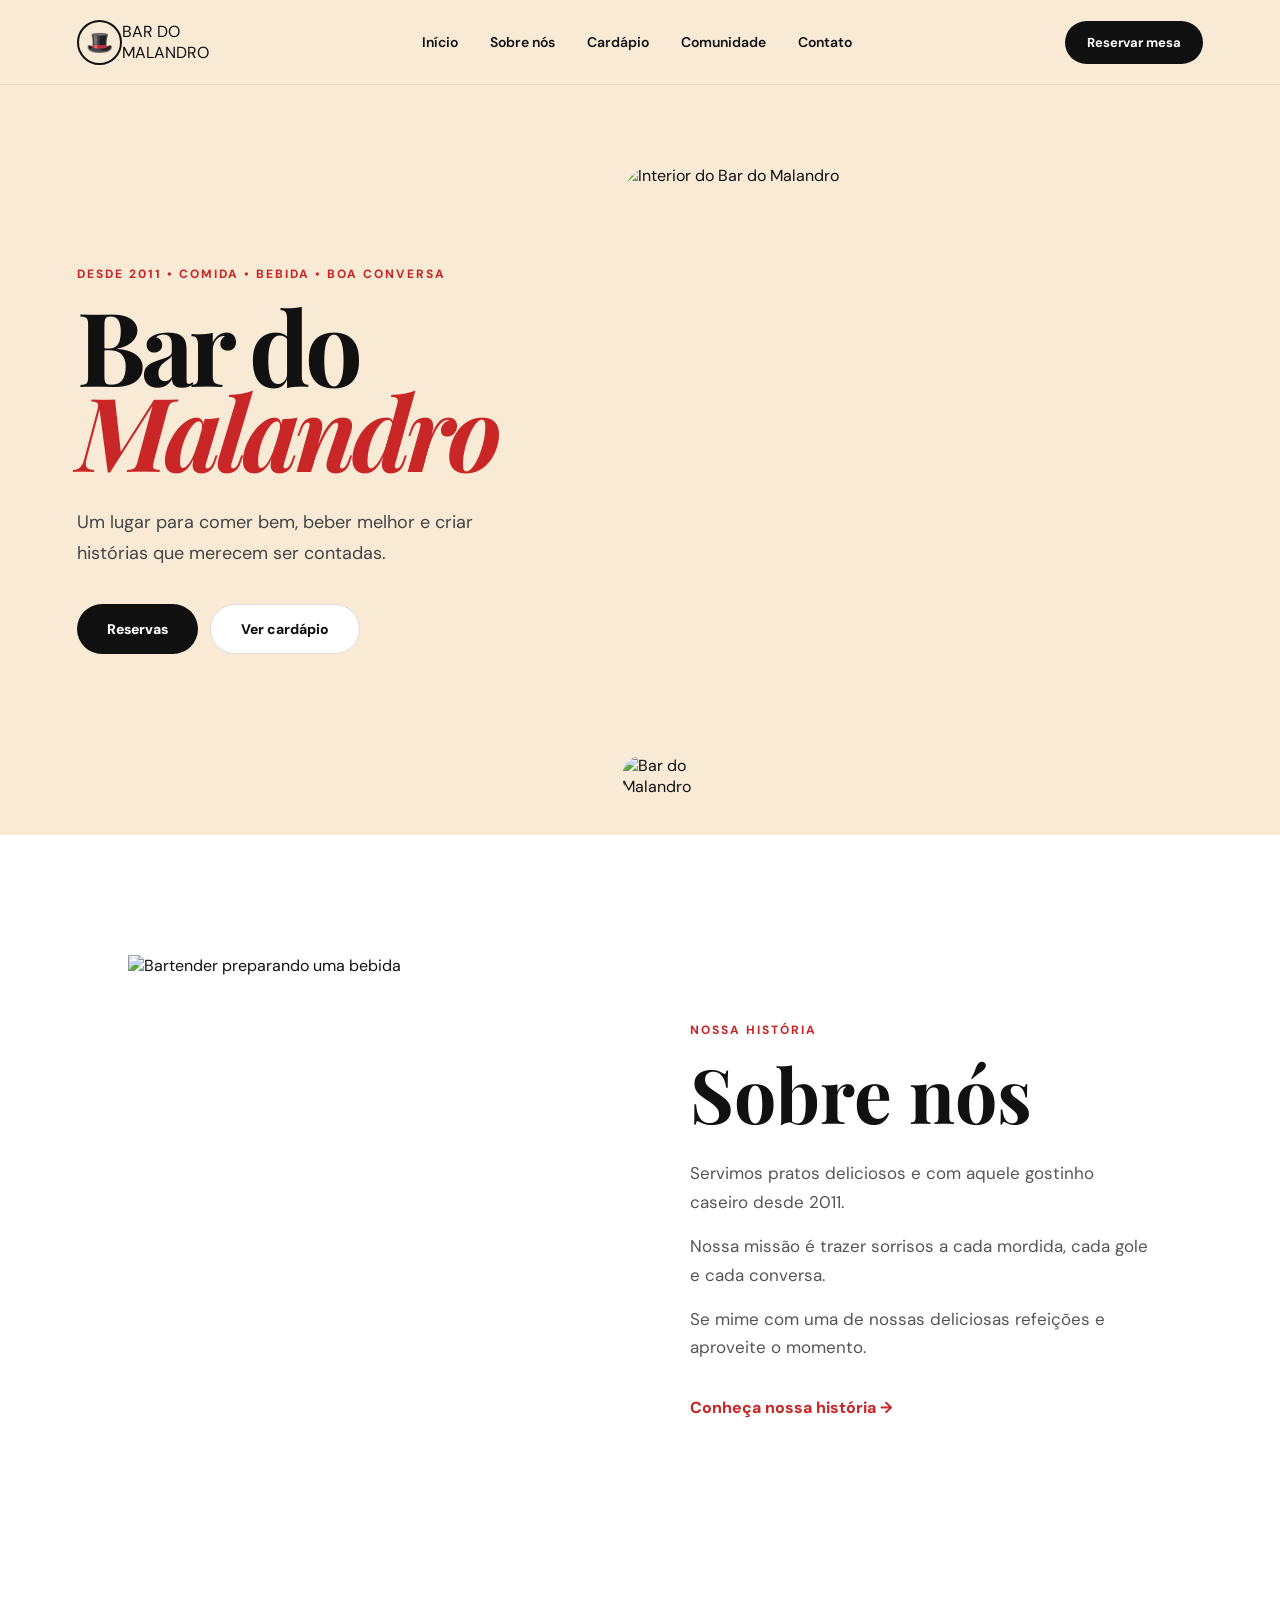
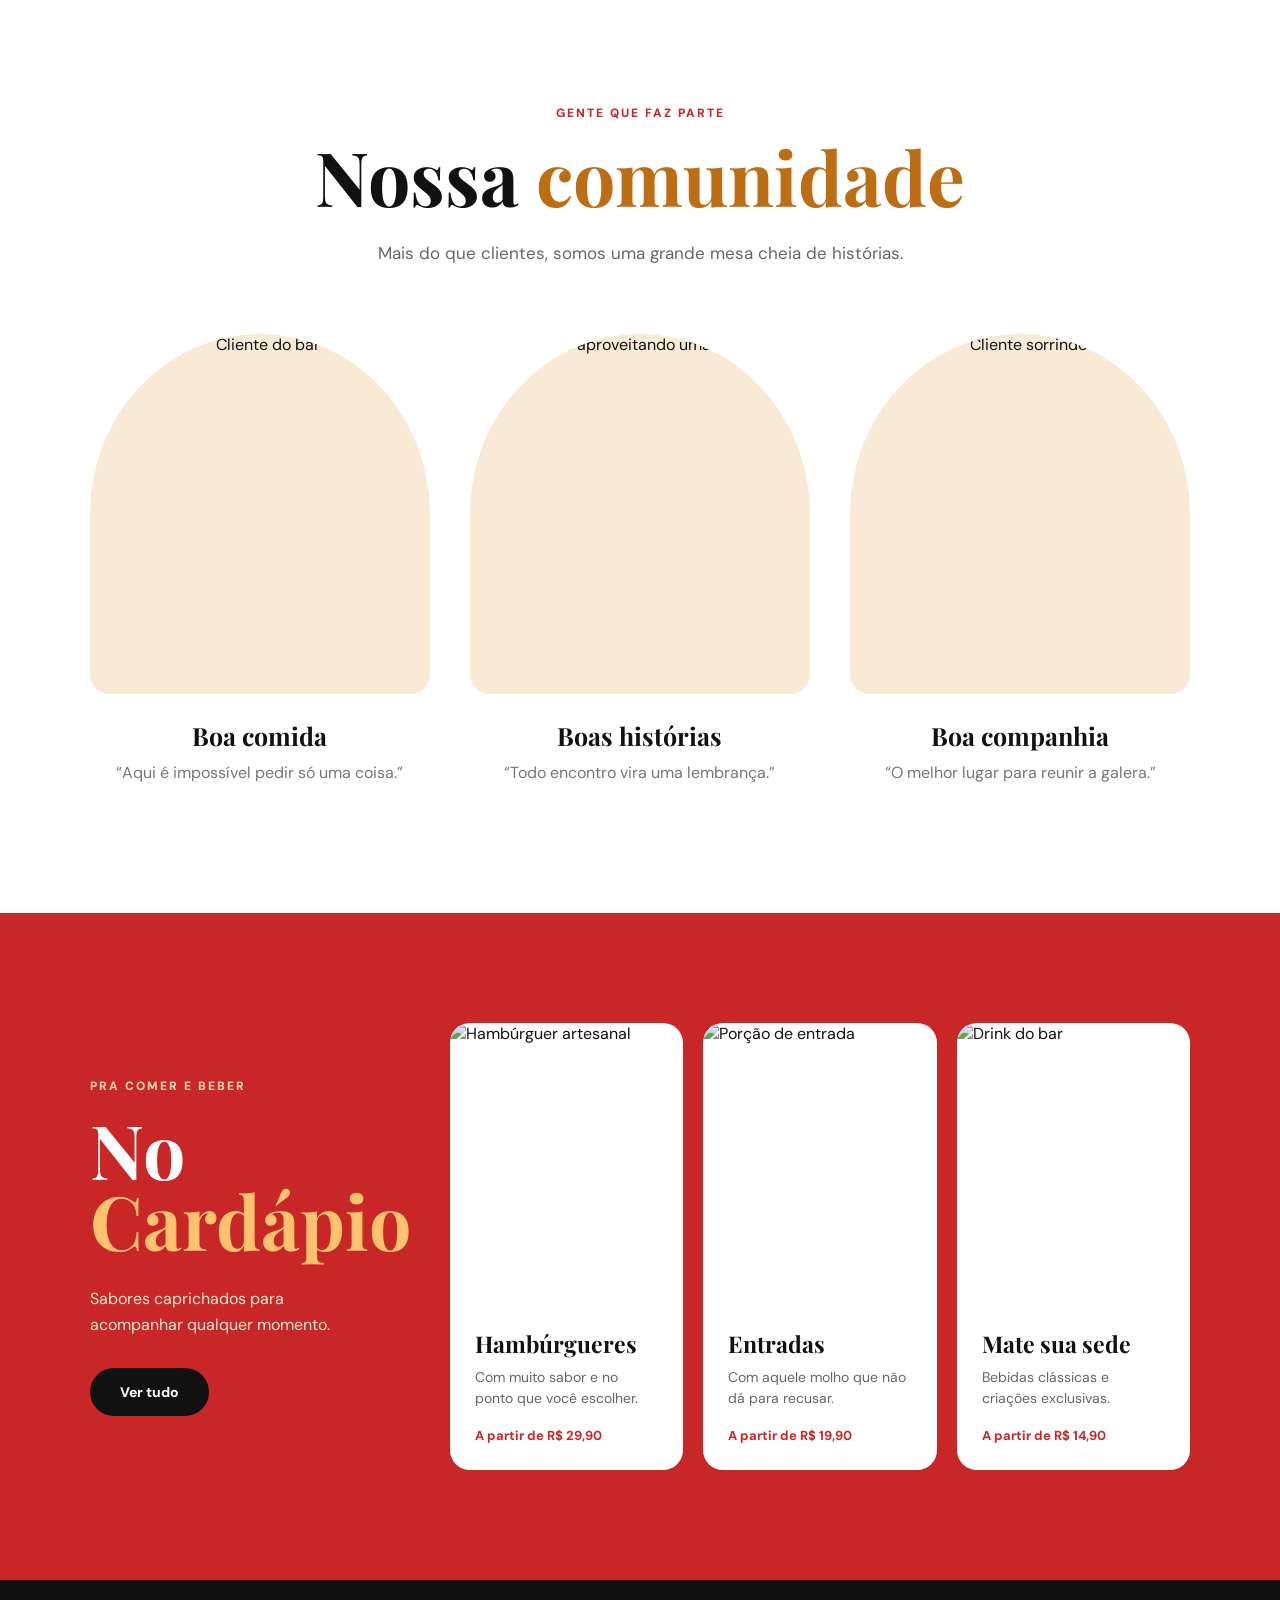
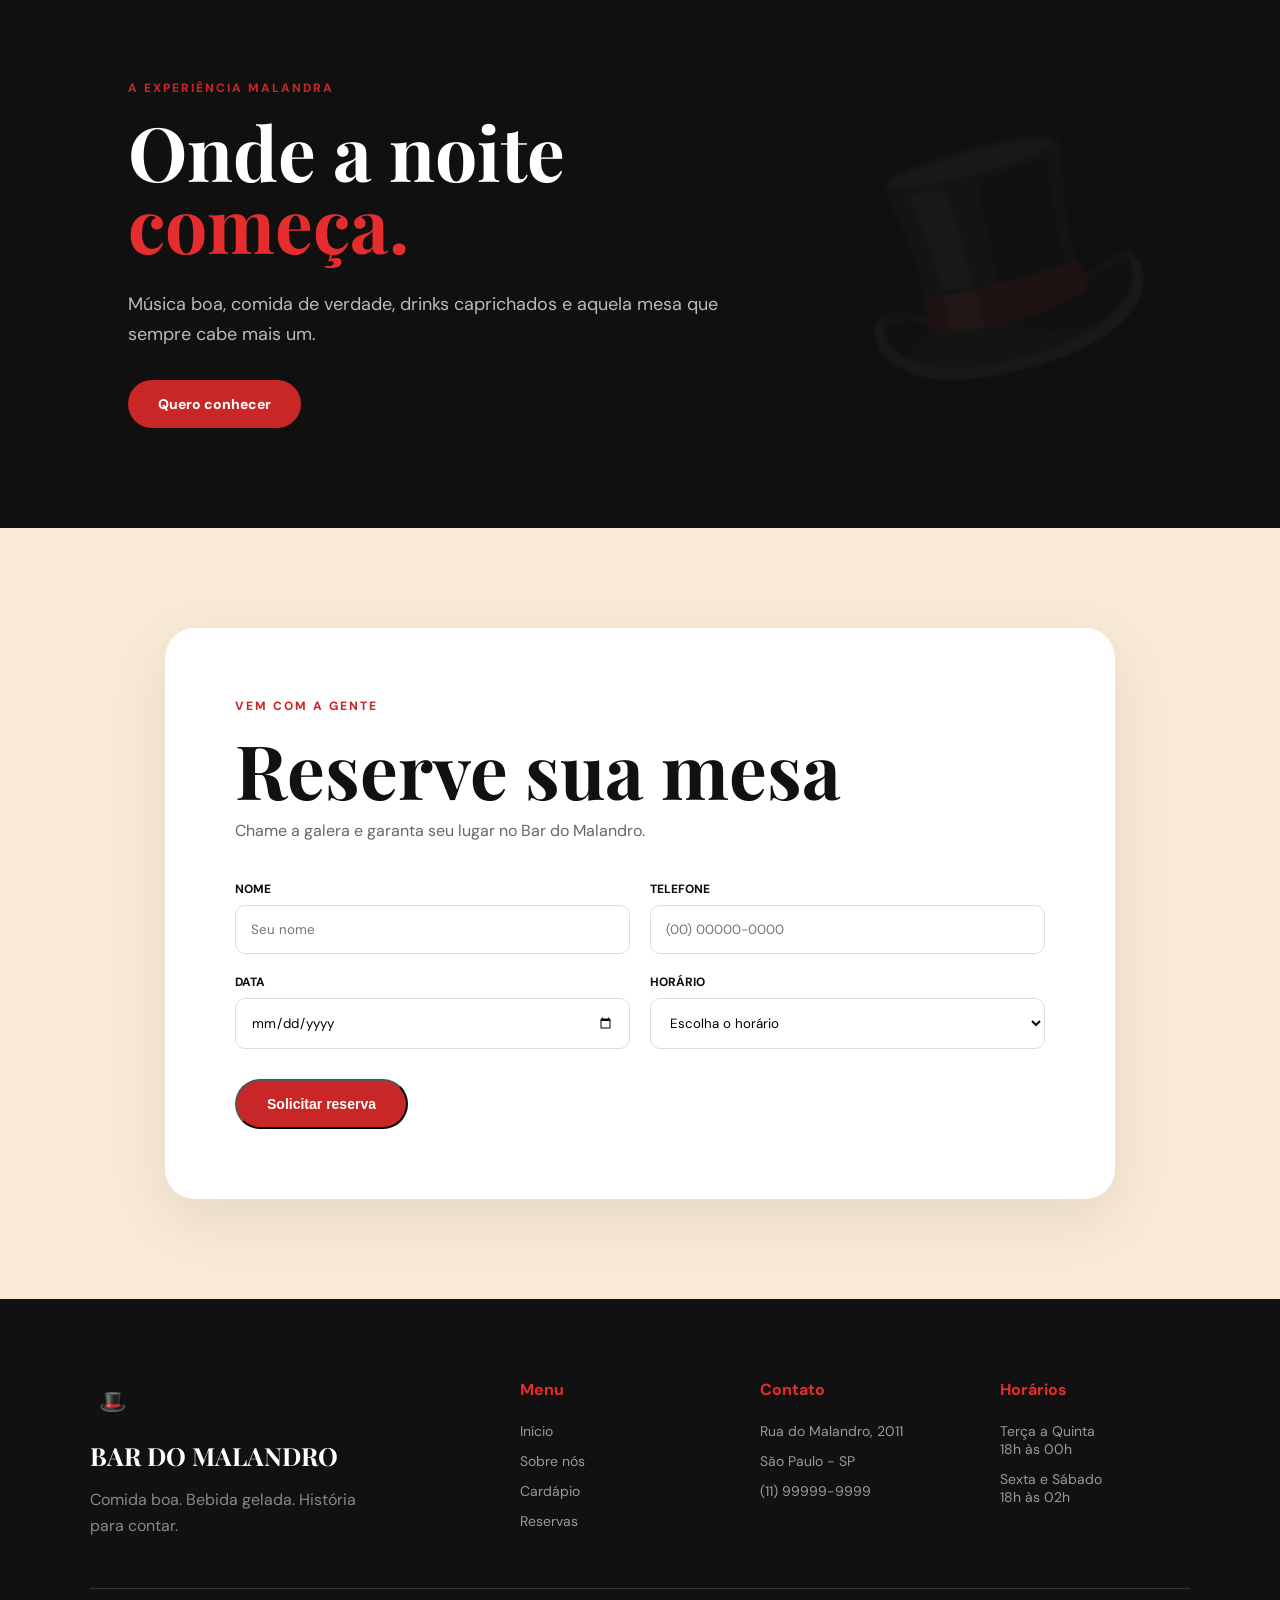
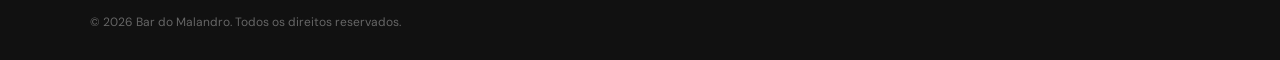
==== cafe.html @ 42b7a938 "Add files via upload" ====
<!DOCTYPE html>
<html lang="pt-BR">
<head>
    <meta charset="UTF-8">
    <meta name="viewport" content="width=device-width, initial-scale=1.0">

    <title>Bar do Malandro</title>

    <link rel="stylesheet" href="style.css">

    <link rel="preconnect" href="https://fonts.googleapis.com">
    <link rel="preconnect" href="https://fonts.gstatic.com">
    <link href="https://fonts.googleapis.com/css2?family=DM+Sans:wght@400;500;600;700&family=Playfair+Display:wght@600;700;800&display=swap" rel="stylesheet">
</head>

<body>
<header class="header">
        <div class="logo">
            <div class="logo-icon">🎩</div>
            <span>BAR DO<br>MALANDRO</span>
        </div>

        <nav class="nav">
            <a href="#inicio">Início</a>
            <a href="#sobre">Sobre nós</a>
            <a href="#cardapio">Cardápio</a>
            <a href="#comunidade">Comunidade</a>
            <a href="#contato">Contato</a>
        </nav>

        <a href="#reservas" class="header-button">
            Reservar mesa
        </a>

        <button class="menu-button" id="menuButton">
            ☰
        </button>
    </header>

    <main>

        <section class="hero" id="inicio">

            <div class="hero-content">

                <span class="eyebrow">
                    DESDE 2011 • COMIDA • BEBIDA • BOA CONVERSA
                </span>

                <h1>
                    Bar do<br>
                    <span>Malandro</span>
                </h1>

                <p>
                    Um lugar para comer bem, beber melhor
                    e criar histórias que merecem ser contadas.
                </p>

                <div class="hero-buttons">
                    <a href="#reservas" class="button button-dark">
                        Reservas
                    </a>

                    <a href="#cardapio" class="button button-light">
                        Ver cardápio
                    </a>
                </div>

            </div>

            <div class="hero-image">

                <img
                    src="images/bar.jpg"
                    alt="Interior do Bar do Malandro"
                >

      <div class="logo">
      <img src="images/logo.png" alt="Bar do Malandro">
      </div>

            </div>

        </section>

        <section class="about" id="sobre">

            <div class="about-image">
                <img
                    src="images/sobre.jpg"
                    alt="Bartender preparando uma bebida"
                >
            </div>

            <div class="about-content">

                <span class="section-label">
                    NOSSA HISTÓRIA
                </span>

                <h2>
                    Sobre nós
                </h2>

                <p>
                    Servimos pratos deliciosos e com aquele
                    gostinho caseiro desde 2011.
                </p>

                <p>
                    Nossa missão é trazer sorrisos a cada
                    mordida, cada gole e cada conversa.
                </p>

                <p>
                    Se mime com uma de nossas deliciosas
                    refeições e aproveite o momento.
                </p>

                <a href="#contato" class="text-button">
                    Conheça nossa história →
                </a>

            </div>

        </section>

        <section class="community" id="comunidade">

            <div class="section-title">

                <span class="section-label">
                    GENTE QUE FAZ PARTE
                </span>

                <h2>
                    Nossa <span>comunidade</span>
                </h2>

                <p>
                    Mais do que clientes, somos uma grande
                    mesa cheia de histórias.
                </p>

            </div>

            <div class="people">

                <article class="person-card">
                    <div class="person-image">
                        <img src="images/pessoa1.jpg" alt="Cliente do bar">
                    </div>

                    <h3>Boa comida</h3>

                    <p>
                        “Aqui é impossível pedir só uma coisa.”
                    </p>
                </article>


                <article class="person-card">
                    <div class="person-image">
                        <img src="images/pessoa2.jpg" alt="Cliente aproveitando uma refeição">
                    </div>

                    <h3>Boas histórias</h3>

                    <p>
                        “Todo encontro vira uma lembrança.”
                    </p>
                </article>


                <article class="person-card">
                    <div class="person-image">
                        <img src="images/pessoa3.jpg" alt="Cliente sorrindo">
                    </div>

                    <h3>Boa companhia</h3>

                    <p>
                        “O melhor lugar para reunir a galera.”
                    </p>
                </article>

            </div>

        </section>




        <section class="menu-section" id="cardapio">

            <div class="menu-intro">

                <span class="section-label">
                    PRA COMER E BEBER
                </span>

                <h2>
                    No<br>
                    <span>Cardápio</span>
                </h2>

                <p>
                    Sabores caprichados para acompanhar
                    qualquer momento.
                </p>

                <a href="#menu-items" class="button button-dark">
                    Ver tudo
                </a>

            </div>


            <div class="menu-cards" id="menu-items">

                <article class="menu-card">

                    <img
                        src="images/hamburguer.jpg"
                        alt="Hambúrguer artesanal"
                    >

                    <div class="menu-card-content">

                        <h3>Hambúrgueres</h3>

                        <p>
                            Com muito sabor e no ponto
                            que você escolher.
                        </p>

                        <strong>
                            A partir de R$ 29,90
                        </strong>

                    </div>

                </article>


                <article class="menu-card">

                    <img
                        src="images/entradas.jpg"
                        alt="Porção de entrada"
                    >

                    <div class="menu-card-content">

                        <h3>Entradas</h3>

                        <p>
                            Com aquele molho que não dá
                            para recusar.
                        </p>

                        <strong>
                            A partir de R$ 19,90
                        </strong>

                    </div>

                </article>


                <article class="menu-card">

                    <img
                        src="images/bebida1.jpg"
                        alt="Drink do bar"
                    >

                    <div class="menu-card-content">

                        <h3>Mate sua sede</h3>

                        <p>
                            Bebidas clássicas e criações
                            exclusivas.
                        </p>

                        <strong>
                            A partir de R$ 14,90
                        </strong>

                    </div>

                </article>

            </div>

        </section>


        <section class="highlight">

            <div class="highlight-content">

                <span class="section-label">
                    A EXPERIÊNCIA MALANDRA
                </span>

                <h2>
                    Onde a noite
                    <span>começa.</span>
                </h2>

                <p>
                    Música boa, comida de verdade,
                    drinks caprichados e aquela mesa
                    que sempre cabe mais um.
                </p>

                <a href="#reservas" class="button button-red">
                    Quero conhecer
                </a>

            </div>

            <div class="highlight-decoration">
                🎩
            </div>

        </section>


        <section class="reservation" id="reservas">

            <div class="reservation-box">

                <span class="section-label">
                    VEM COM A GENTE
                </span>

                <h2>
                    Reserve sua mesa
                </h2>

                <p>
                    Chame a galera e garanta seu lugar
                    no Bar do Malandro.
                </p>

                <form id="reservationForm">

                    <div class="form-grid">

                        <div class="form-group">
                            <label>Nome</label>
                            <input
                                type="text"
                                placeholder="Seu nome"
                                required
                            >
                        </div>

                        <div class="form-group">
                            <label>Telefone</label>
                            <input
                                type="tel"
                                placeholder="(00) 00000-0000"
                                required
                            >
                        </div>

                        <div class="form-group">
                            <label>Data</label>
                            <input
                                type="date"
                                required
                            >
                        </div>

                        <div class="form-group">
                            <label>Horário</label>

                            <select required>
                                <option value="">
                                    Escolha o horário
                                </option>

                                <option>18:00</option>
                                <option>19:00</option>
                                <option>20:00</option>
                                <option>21:00</option>
                                <option>22:00</option>
                            </select>

                        </div>

                    </div>

                    <button
                        type="submit"
                        class="button button-red"
                    >
                        Solicitar reserva
                    </button>

                </form>

            </div>

        </section>

    </main>


    <footer class="footer" id="contato">

        <div class="footer-logo">

            <div class="logo-icon">
                🎩
            </div>

            <h3>
                BAR DO MALANDRO
            </h3>

            <p>
                Comida boa. Bebida gelada.
                História para contar.
            </p>

        </div>


        <div class="footer-column">

            <h4>Menu</h4>

            <a href="#inicio">Início</a>
            <a href="#sobre">Sobre nós</a>
            <a href="#cardapio">Cardápio</a>
            <a href="#reservas">Reservas</a>

        </div>


        <div class="footer-column">

            <h4>Contato</h4>

            <p>
                Rua do Malandro, 2011
            </p>

            <p>
                São Paulo - SP
            </p>

            <p>
                (11) 99999-9999
            </p>

        </div>


        <div class="footer-column">

            <h4>Horários</h4>

            <p>
                Terça a Quinta<br>
                18h às 00h
            </p>

            <p>
                Sexta e Sábado<br>
                18h às 02h
            </p>

        </div>

        <div class="copyright">

            © 2026 Bar do Malandro.
            Todos os direitos reservados.

        </div>

    </footer>


    <script src="script.js"></script>

</body>
</html>
---- style.css ----
* {
    margin: 0;
    padding: 0;
    box-sizing: border-box;
}

html {
    scroll-behavior: smooth;
}

body {
    font-family: "DM Sans", sans-serif;
    color: #111;
    background: #f8ead5;
}

img {
    width: 100%;
    display: block;
    object-fit: cover;
}

a {
    text-decoration: none;
    color: inherit;
}
 

:root {

    --cream: #f8ead5;
    --cream-light: #fff8ed;
    --red: #c92727;
    --red-dark: #a91e1e;
    --black: #101010;
    --white: #ffffff;
    --gold: #bd6d13;

}

.header {

    height: 85px;

    display: flex;
    align-items: center;
    justify-content: space-between;

    padding: 0 6%;

    background: var(--cream);

    position: sticky;
    top: 0;

    z-index: 1000;

    border-bottom: 1px solid rgba(0,0,0,.08);

}

.logo {
    display: flex;
    align-items: center;
}

.logo img {
    width: 100px;
    height: 70px;
    object-fit: contain;
    display: block;
}

.logo-icon {

    width: 45px;
    height: 45px;

    border-radius: 50%;

    border: 2px solid #111;

    display: flex;
    align-items: center;
    justify-content: center;

    font-size: 22px;

}

.nav {

    display: flex;
    gap: 32px;

    font-size: 14px;
    font-weight: 600;

}

.nav a {
    transition: .3s;
}

.nav a:hover {
    color: var(--red);
}

.header-button {

    background: var(--black);
    color: white;

    padding: 13px 22px;

    border-radius: 50px;

    font-size: 13px;
    font-weight: 700;

}

.menu-button {
    display: none;

    background: none;
    border: none;

    font-size: 28px;
}


/* =====================================================
   HERO
===================================================== */

.hero {

    min-height: 720px;

    padding: 80px 6%;

    display: grid;

    grid-template-columns: .9fr 1.1fr;

    align-items: center;

    gap: 70px;

}

.hero-content {
    max-width: 560px;
}

.eyebrow,
.section-label {

    font-size: 12px;
    font-weight: 800;

    letter-spacing: 2px;

    color: var(--red);

    display: block;

    margin-bottom: 20px;

}

.hero h1 {

    font-family: "Playfair Display", serif;

    font-size: clamp(70px, 8vw, 120px);

    line-height: .83;

    letter-spacing: -5px;

    margin-bottom: 35px;

}

.hero h1 span {

    color: var(--red);

    font-style: italic;

}

.hero p {

    max-width: 450px;

    font-size: 18px;

    line-height: 1.7;

    color: #444;

    margin-bottom: 35px;

}

.hero-buttons {

    display: flex;
    gap: 12px;

}

.button {

    display: inline-flex;

    align-items: center;
    justify-content: center;

    padding: 15px 30px;

    border-radius: 50px;

    font-size: 14px;
    font-weight: 800;

    transition: .3s;

}

.button:hover {
    transform: translateY(-3px);
}

.button-dark {

    color: white;
    background: var(--black);

}

.button-light {

    color: var(--black);

    background: white;

    border: 1px solid #ddd;

}

.button-red {

    background: var(--red);

    color: white;

}

.button-red:hover {
    background: var(--red-dark);
}

.hero-image {

    height: 590px;

    position: relative;

}

.hero-image img {

    height: 100%;

    border-radius: 35px;

}

.round-logo {

    width: 190px;
    height: 190px;

    border-radius: 50%;

    background: white;

    border: 8px solid var(--cream);

    outline: 2px solid #222;

    position: absolute;

    right: -40px;
    top: 45px;

    display: flex;

    flex-direction: column;

    align-items: center;
    justify-content: center;

    text-align: center;

    font-size: 11px;

    letter-spacing: 3px;

    font-weight: 800;

}

.round-logo .hat {

    font-size: 60px;

    margin: 10px 0;

}

.round-logo small {

    font-size: 8px;

    letter-spacing: 2px;

}


/* =====================================================
   SOBRE
===================================================== */

.about {

    background: white;

    padding: 120px 10%;

    display: grid;

    grid-template-columns: 1fr 1fr;

    align-items: center;

    gap: 100px;

}

.about-image {

    height: 530px;

}

.about-image img {

    height: 100%;

    border-radius: 0 0 30px 30px;

}

.about-content {
    max-width: 500px;
}

.about h2,
.community h2,
.menu-intro h2,
.reservation h2,
.highlight h2 {

    font-family: "Playfair Display", serif;

    font-size: clamp(48px, 6vw, 75px);

    line-height: .95;

    margin-bottom: 30px;

}

.about-content p {

    color: #555;

    font-size: 17px;

    line-height: 1.7;

    margin-bottom: 15px;

}

.text-button {

    display: inline-block;

    margin-top: 20px;

    font-weight: 800;

    color: var(--red);

}


/* =====================================================
   COMUNIDADE
===================================================== */

.community {

    background: white;

    padding: 100px 7% 130px;

}

.section-title {

    text-align: center;

    max-width: 650px;

    margin: 0 auto 70px;

}

.section-title h2 span {

    color: var(--gold);

}

.section-title p {

    color: #666;

    font-size: 17px;

}

.people {

    display: grid;

    grid-template-columns: repeat(3, 1fr);

    gap: 40px;

}

.person-card {
    text-align: center;
}

.person-image {

    height: 360px;

    overflow: hidden;

    border-radius: 50% 50% 20px 20px;

    background: var(--cream);

    margin-bottom: 25px;

}

.person-image img {

    height: 100%;

    transition: .5s;

}

.person-card:hover img {
    transform: scale(1.05);
}

.person-card h3 {

    font-family: "Playfair Display", serif;

    font-size: 25px;

    margin-bottom: 10px;

}

.person-card p {

    color: #777;

}


/* =====================================================
   CARDÁPIO
===================================================== */

.menu-section {

    background: var(--red);

    color: white;

    padding: 110px 7%;

    display: grid;

    grid-template-columns: 280px 1fr;

    gap: 80px;

    align-items: center;

}

.menu-intro .section-label {
    color: #ffd7b0;
}

.menu-intro h2 {
    color: white;
}

.menu-intro h2 span {
    color: #ffc26e;
}

.menu-intro p {

    color: #ffe8d5;

    line-height: 1.6;

    margin-bottom: 30px;

}

.menu-intro .button {
    background: #111;
}

.menu-cards {

    display: grid;

    grid-template-columns: repeat(3, 1fr);

    gap: 20px;

}

.menu-card {

    background: white;

    color: #111;

    border-radius: 20px;

    overflow: hidden;

    transition: .4s;

}

.menu-card:hover {

    transform: translateY(-10px);

}

.menu-card > img {

    height: 280px;

}

.menu-card-content {

    padding: 25px;

}

.menu-card h3 {

    font-family: "Playfair Display", serif;

    font-size: 23px;

    margin-bottom: 8px;

}

.menu-card p {

    font-size: 14px;

    line-height: 1.5;

    color: #666;

    margin-bottom: 15px;

}

.menu-card strong {

    color: var(--red);

    font-size: 13px;

}


/* =====================================================
   HIGHLIGHT
===================================================== */

.highlight {

    min-height: 500px;

    background: var(--black);

    color: white;

    padding: 100px 10%;

    display: flex;

    align-items: center;

    justify-content: space-between;

    overflow: hidden;

}

.highlight-content {
    max-width: 650px;
}

.highlight h2 span {
    color: #e52d2d;
}

.highlight p {

    color: #bbb;

    font-size: 18px;

    line-height: 1.7;

    margin-bottom: 30px;

}

.highlight-decoration {

    font-size: 250px;

    opacity: .08;

    transform: rotate(-15deg);

}


/* =====================================================
   RESERVAS
===================================================== */

.reservation {

    background: var(--cream);

    padding: 100px 7%;

}

.reservation-box {

    max-width: 950px;

    margin: auto;

    background: white;

    padding: 70px;

    border-radius: 30px;

    box-shadow: 0 20px 60px rgba(0,0,0,.08);

}

.reservation-box h2 {

    margin-bottom: 15px;

}

.reservation-box > p {

    color: #666;

    margin-bottom: 40px;

}

.form-grid {

    display: grid;

    grid-template-columns: 1fr 1fr;

    gap: 20px;

    margin-bottom: 30px;

}

.form-group {

    display: flex;

    flex-direction: column;

    gap: 8px;

}

.form-group label {

    font-size: 12px;

    font-weight: 800;

    text-transform: uppercase;

}

.form-group input,
.form-group select {

    border: 1px solid #ddd;

    padding: 15px;

    border-radius: 10px;

    font-family: inherit;

    background: #fff;

    outline: none;

}

.form-group input:focus,
.form-group select:focus {

    border-color: var(--red);

}


/* =====================================================
   FOOTER
===================================================== */

.footer {

    background: #111;

    color: white;

    padding: 80px 7% 30px;

    display: grid;

    grid-template-columns: 2fr 1fr 1fr 1fr;

    gap: 50px;

}

.footer-logo h3 {

    font-family: "Playfair Display", serif;

    font-size: 25px;

    margin: 15px 0;

}

.footer-logo p {

    color: #888;

    max-width: 280px;

    line-height: 1.6;

}

.footer-column {

    display: flex;

    flex-direction: column;

    gap: 12px;

}

.footer-column h4 {

    color: #e52d2d;

    margin-bottom: 10px;

}

.footer-column a,
.footer-column p {

    color: #999;

    font-size: 14px;

}

.footer-column a:hover {
    color: white;
}

.copyright {

    grid-column: 1 / -1;

    border-top: 1px solid #333;

    padding-top: 25px;

    color: #666;

    font-size: 12px;

}


/* =====================================================
   RESPONSIVO
===================================================== */

@media (max-width: 1000px) {

    .nav {
        display: none;
    }

    .header-button {
        display: none;
    }

    .menu-button {
        display: block;
    }

    .hero {

        grid-template-columns: 1fr;

        padding-top: 50px;

    }

    .hero-image {

        height: 500px;

    }

    .round-logo {

        right: 20px;

    }

    .about {

        grid-template-columns: 1fr;

        gap: 50px;

    }

    .about-image {

        height: 450px;

    }

    .menu-section {

        grid-template-columns: 1fr;

    }

    .menu-cards {

        grid-template-columns: repeat(3, 1fr);

    }

    .footer {

        grid-template-columns: 1fr 1fr;

    }

}


@media (max-width: 700px) {

    .header {

        padding: 0 5%;

    }

    .hero {

        padding: 60px 5%;

    }

    .hero h1 {

        font-size: 70px;

        letter-spacing: -3px;

    }

    .hero-image {

        height: 400px;

    }

    .round-logo {

        width: 140px;
        height: 140px;

        right: 10px;

        font-size: 8px;

    }

    .round-logo .hat {

        font-size: 40px;

    }

    .about,
    .community,
    .menu-section,
    .reservation {

        padding: 70px 5%;

    }

    .people {

        grid-template-columns: 1fr;

    }

    .person-image {

        height: 400px;

    }

    .menu-cards {

        grid-template-columns: 1fr;

    }

    .menu-card > img {

        height: 300px;

    }

    .highlight {

        padding: 80px 5%;

    }

    .highlight-decoration {

        display: none;

    }

    .reservation-box {

        padding: 35px 25px;

    }

    .form-grid {

        grid-template-columns: 1fr;

    }

    .footer {

        grid-template-columns: 1fr;

        padding: 60px 5% 30px;

    }

}
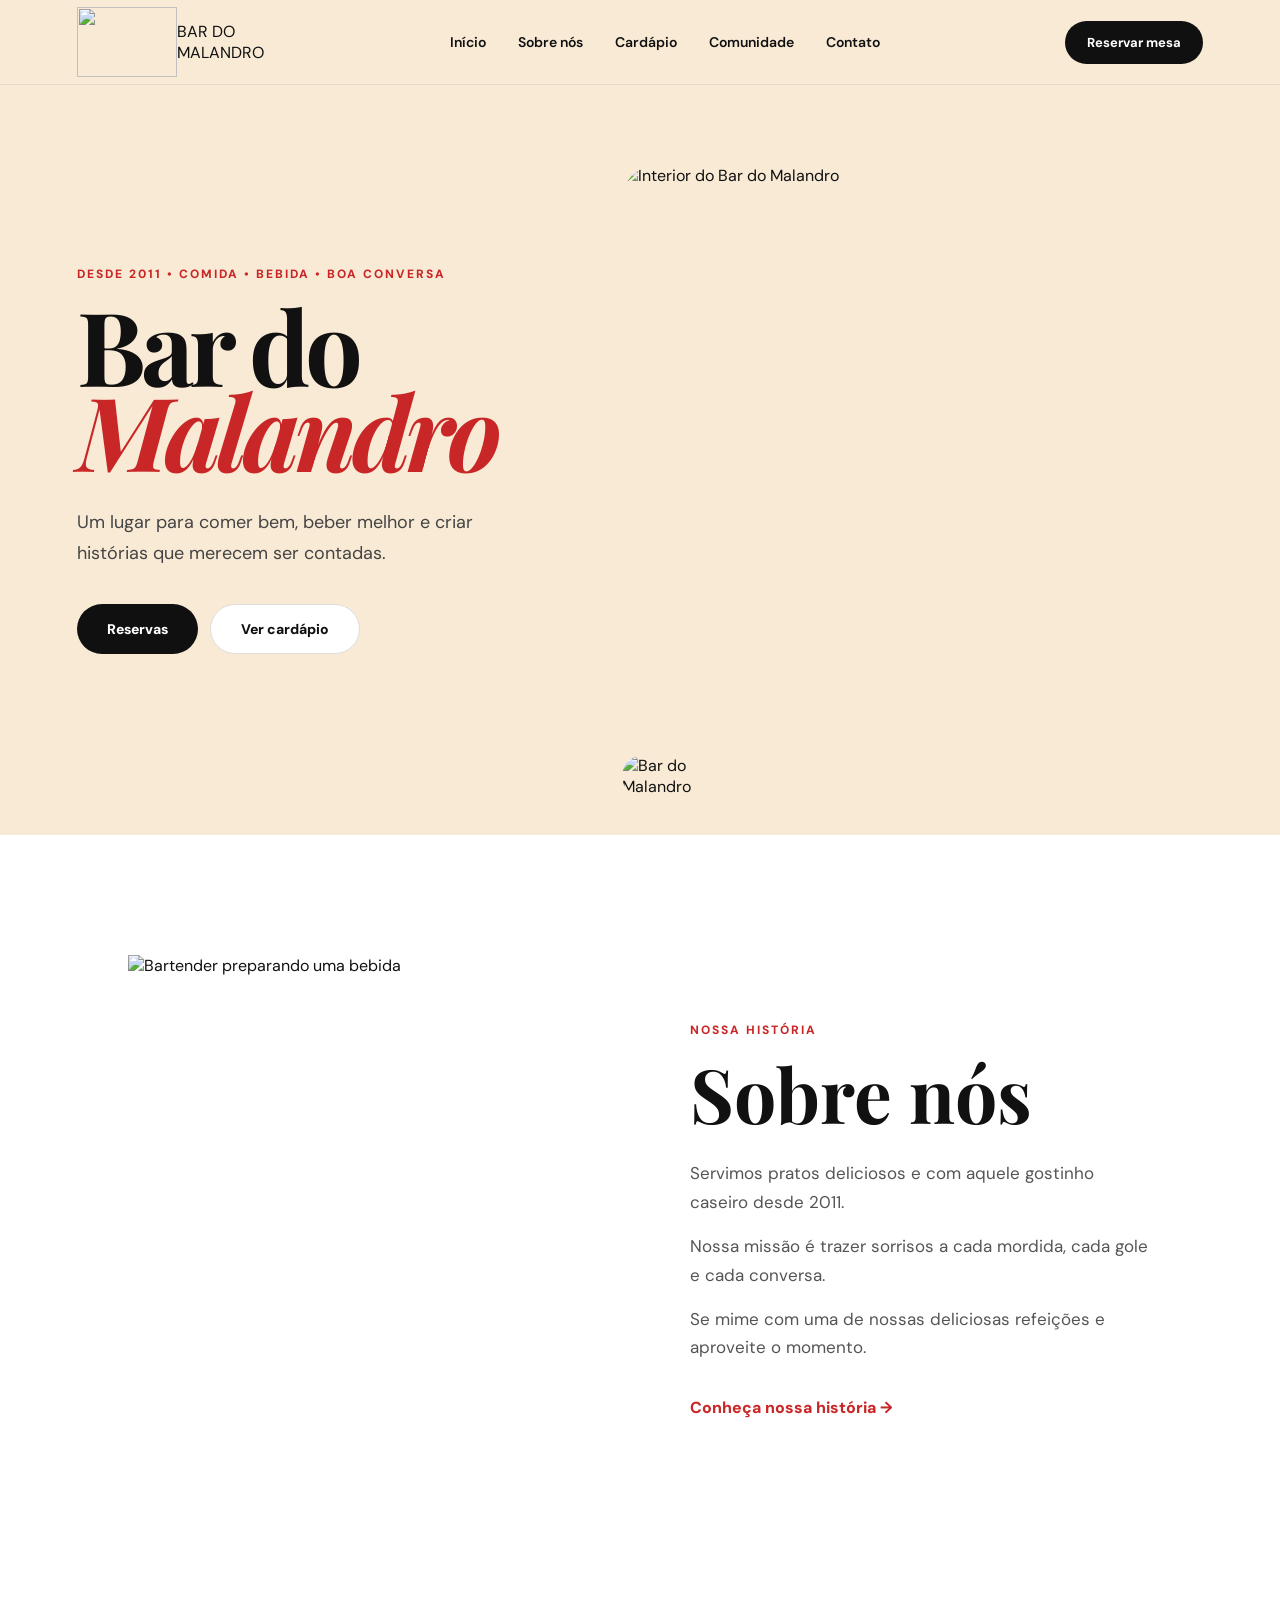
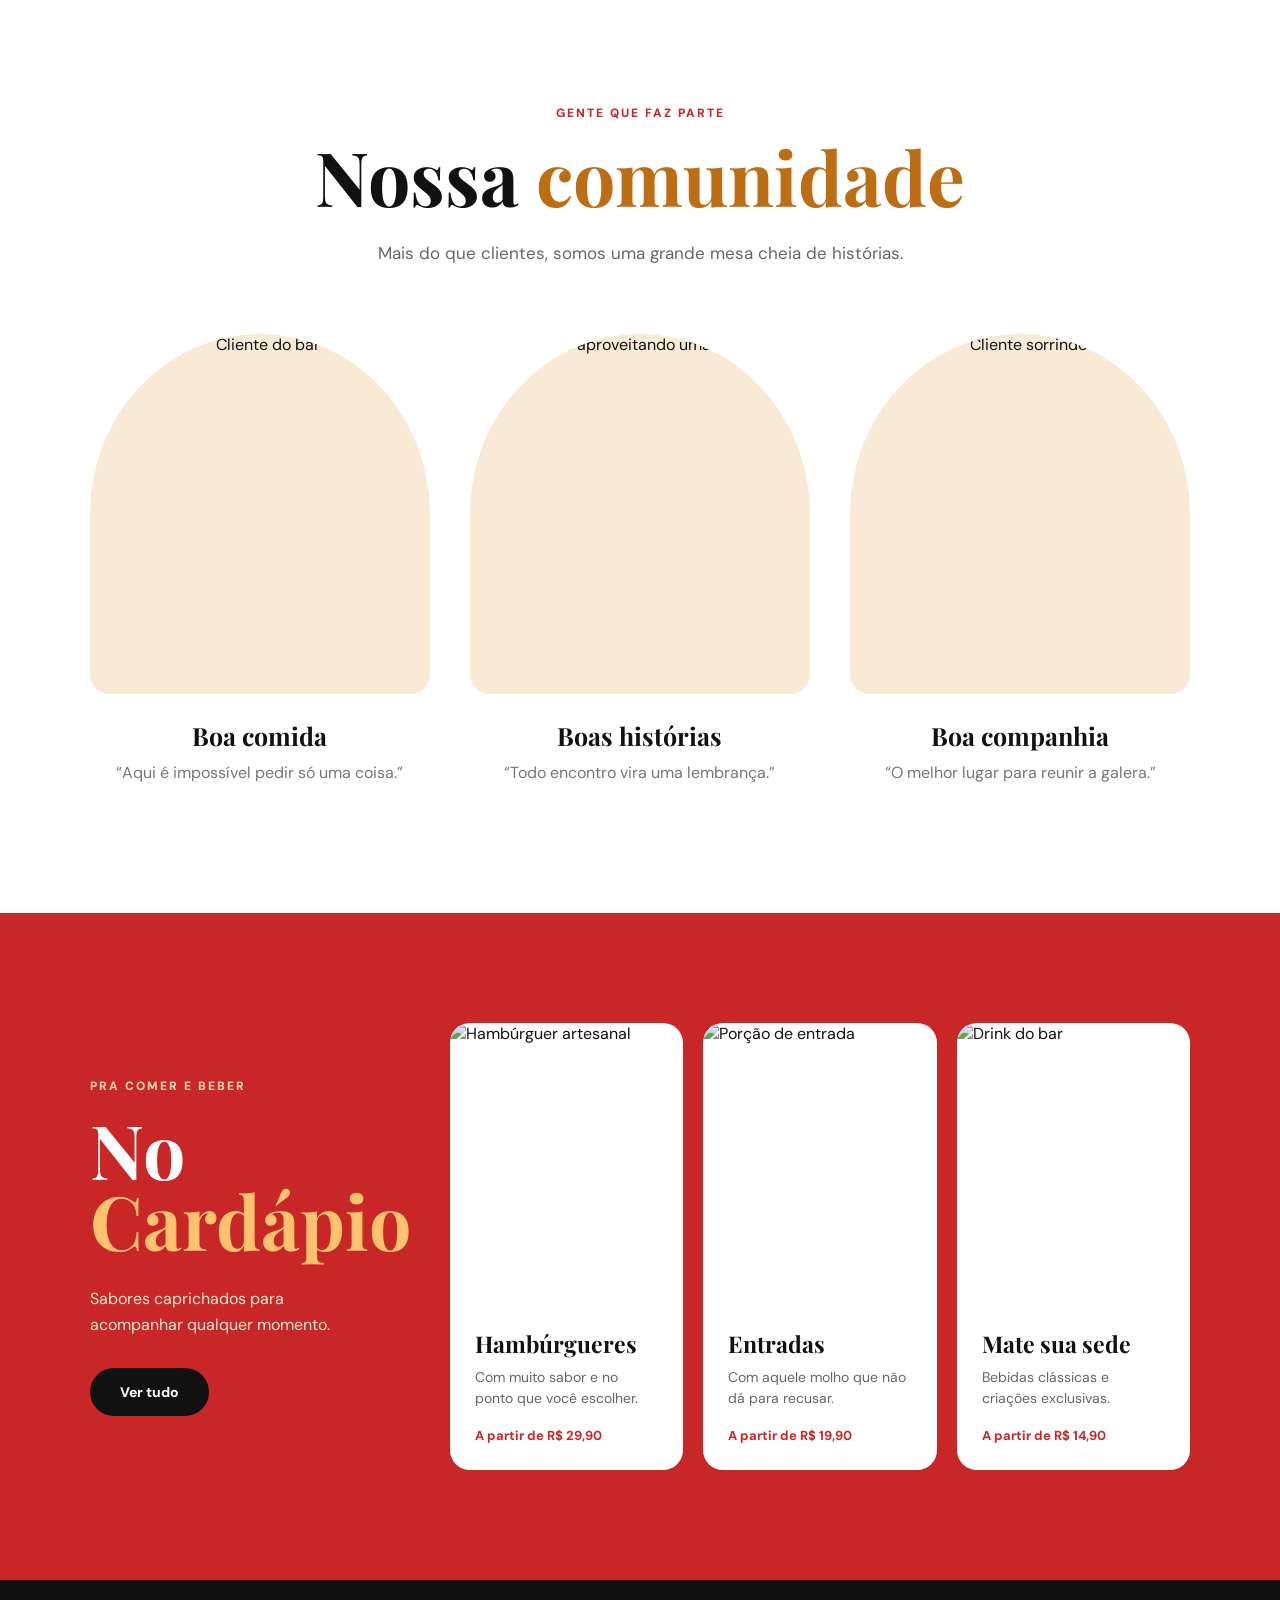
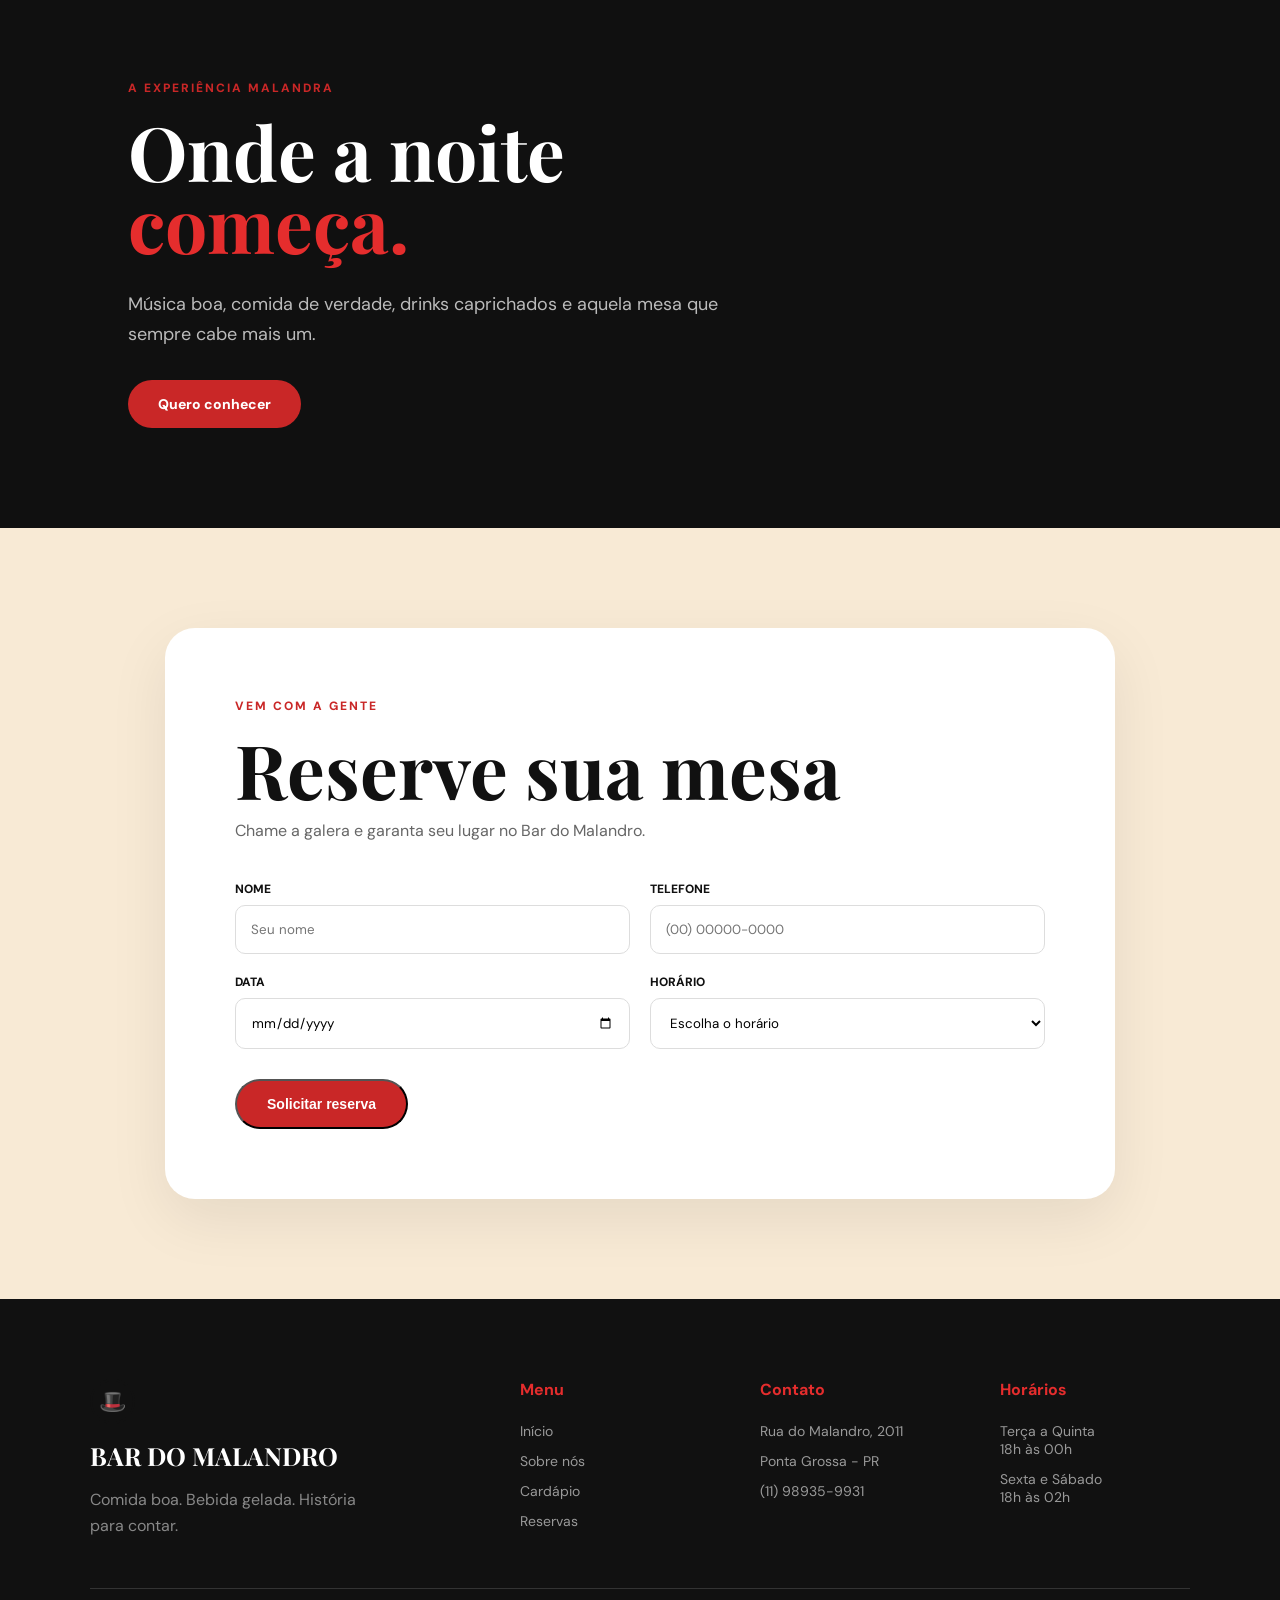
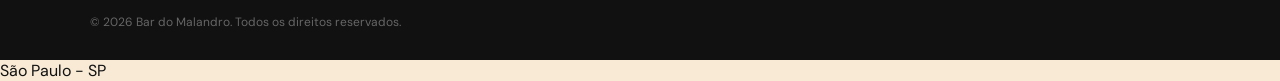
==== commit aa4f2318: "Update cafe.html" ====
--- a/cafe.html
+++ b/cafe.html
@@ -16,7 +16,7 @@
 <body>
 <header class="header">
         <div class="logo">
-            <div class="logo-icon">🎩</div>
+          <img src="images/logo.png">
             <span>BAR DO<br>MALANDRO</span>
         </div>
 
@@ -149,7 +149,7 @@
 
                 <article class="person-card">
                     <div class="person-image">
-                        <img src="images/pessoa1.jpg" alt="Cliente do bar">
+                        <img src="images/pessoa1.jpeg" alt="Cliente do bar">
                     </div>
 
                     <h3>Boa comida</h3>
@@ -162,7 +162,7 @@
 
                 <article class="person-card">
                     <div class="person-image">
-                        <img src="images/pessoa2.jpg" alt="Cliente aproveitando uma refeição">
+                        <img src="images/pessoa2.jpeg" alt="Cliente aproveitando uma refeição">
                     </div>
 
                     <h3>Boas histórias</h3>
@@ -175,7 +175,7 @@
 
                 <article class="person-card">
                     <div class="person-image">
-                        <img src="images/pessoa3.jpg" alt="Cliente sorrindo">
+                        <img src="images/pessoa3.jpeg" alt="Cliente sorrindo">
                     </div>
 
                     <h3>Boa companhia</h3>
@@ -322,11 +322,6 @@
                 </a>
 
             </div>
-
-            <div class="highlight-decoration">
-                🎩
-            </div>
-
         </section>
 
 
@@ -453,11 +448,11 @@
             </p>
 
             <p>
-                São Paulo - SP
-            </p>
-
-            <p>
-                (11) 99999-9999
+                Ponta Grossa - PR
+            </p>
+
+            <p>
+                (11) 98935-9931
             </p>
 
         </div>
@@ -492,4 +487,4 @@
     <script src="script.js"></script>
 
 </body>
-</html>+</html>São Paulo - SP
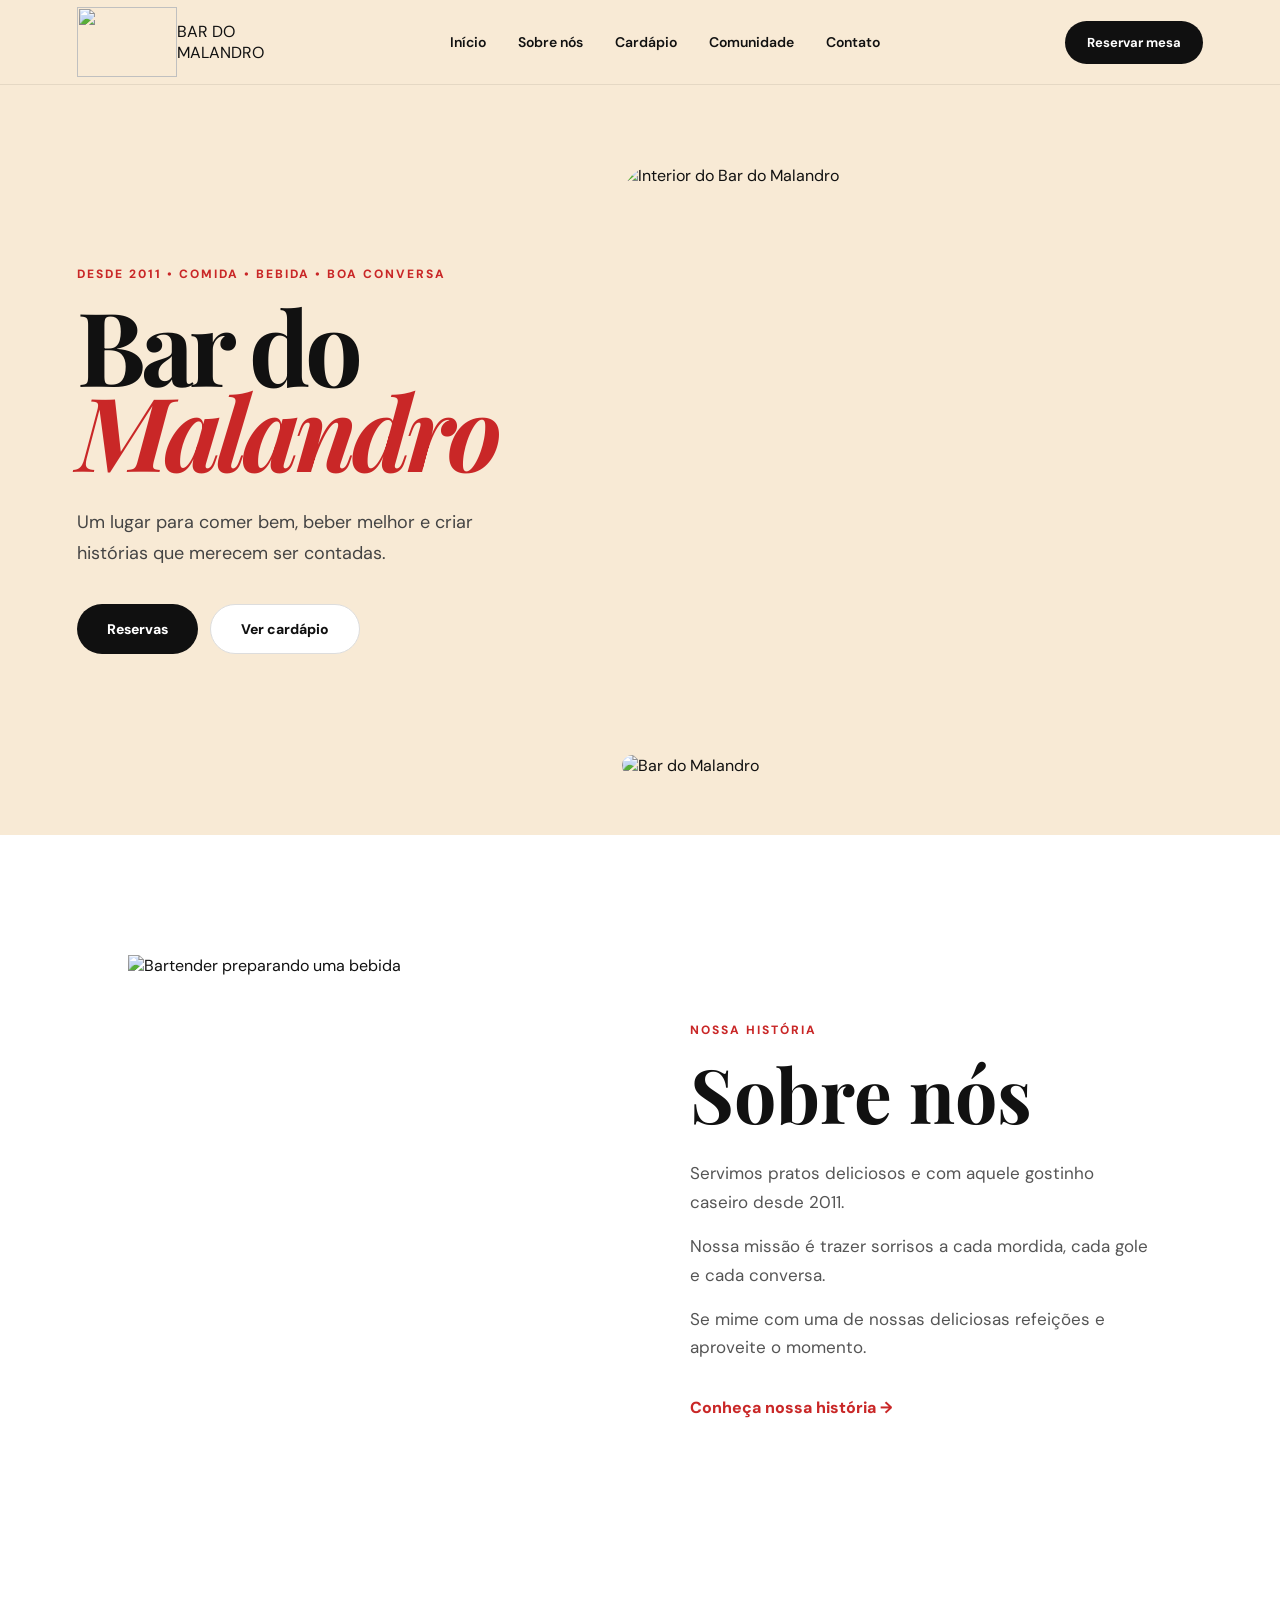
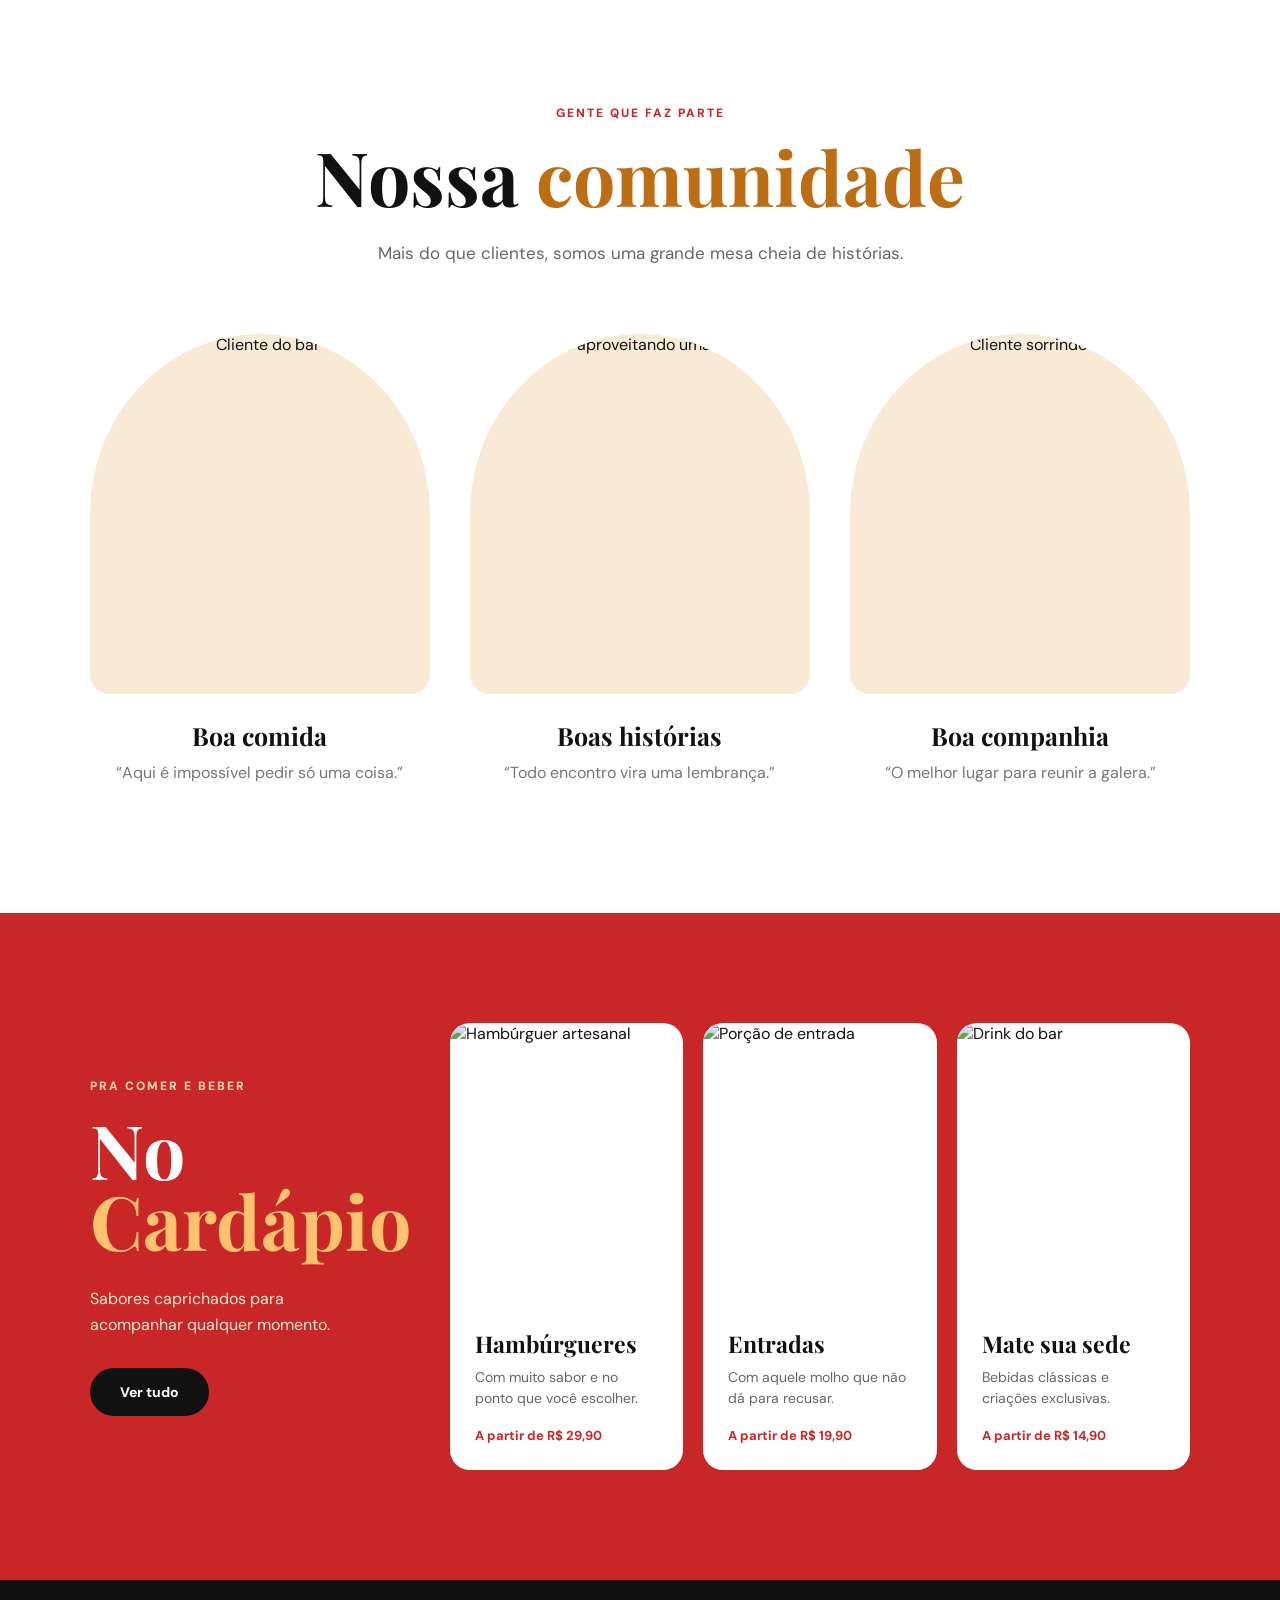
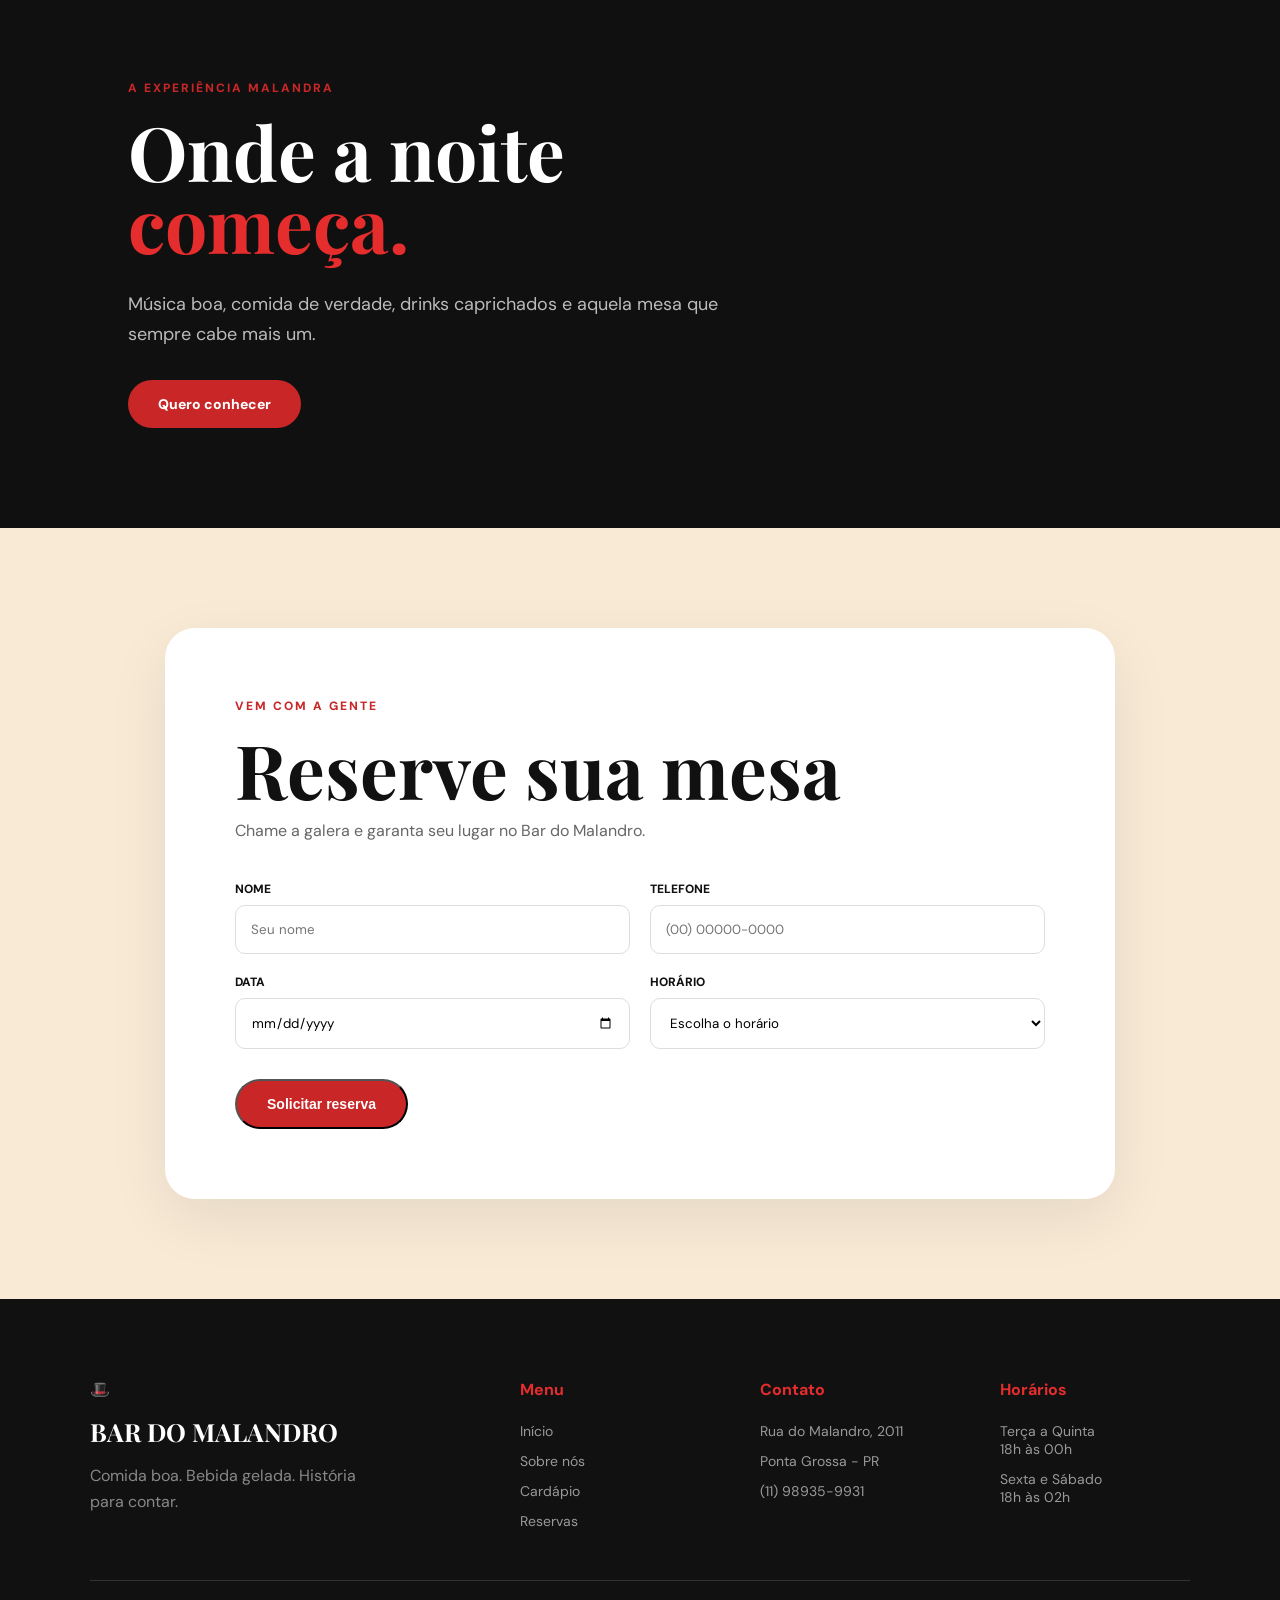
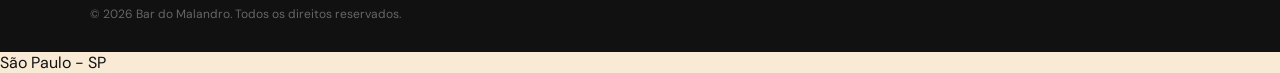
==== commit b382fabb: "Update cafe.html" ====
--- a/cafe.html
+++ b/cafe.html
@@ -69,18 +69,19 @@
 
             </div>
 
-            <div class="hero-image">
-
-                <img
-                    src="images/bar.jpg"
-                    alt="Interior do Bar do Malandro"
-                >
-
-      <div class="logo">
-      <img src="images/logo.png" alt="Bar do Malandro">
-      </div>
-
-            </div>
+           <div class="hero-image">
+
+    <img
+        src="images/bar.jpg"
+        alt="Interior do Bar do Malandro"
+        class="hero-bar-photo"
+    >
+
+    <div class="hero-overlay-logo">
+        <img src="images/logo.png" alt="Bar do Malandro">
+    </div>
+
+</div>
 
         </section>
 
--- a/style.css
+++ b/style.css
@@ -72,248 +72,228 @@
     display: block;
 }
 
-.logo-icon {
-
-    width: 45px;
-    height: 45px;
-
-    border-radius: 50%;
-
-    border: 2px solid #111;
+
+
+.nav {
 
     display: flex;
+    gap: 32px;
+
+    font-size: 14px;
+    font-weight: 600;
+
+}
+
+.nav a {
+    transition: .3s;
+}
+
+.nav a:hover {
+    color: var(--red);
+}
+
+.header-button {
+
+    background: var(--black);
+    color: white;
+
+    padding: 13px 22px;
+
+    border-radius: 50px;
+
+    font-size: 13px;
+    font-weight: 700;
+
+}
+
+.menu-button {
+    display: none;
+
+    background: none;
+    border: none;
+
+    font-size: 28px;
+}
+
+.hero {
+
+    min-height: 720px;
+
+    padding: 80px 6%;
+
+    display: grid;
+
+    grid-template-columns: .9fr 1.1fr;
+
+    align-items: center;
+
+    gap: 70px;
+
+}
+
+.hero-content {
+    max-width: 560px;
+}
+
+.eyebrow,
+.section-label {
+
+    font-size: 12px;
+    font-weight: 800;
+
+    letter-spacing: 2px;
+
+    color: var(--red);
+
+    display: block;
+
+    margin-bottom: 20px;
+
+}
+
+.hero h1 {
+
+    font-family: "Playfair Display", serif;
+
+    font-size: clamp(70px, 8vw, 120px);
+
+    line-height: .83;
+
+    letter-spacing: -5px;
+
+    margin-bottom: 35px;
+
+}
+
+.hero h1 span {
+
+    color: var(--red);
+
+    font-style: italic;
+
+}
+
+.hero p {
+
+    max-width: 450px;
+
+    font-size: 18px;
+
+    line-height: 1.7;
+
+    color: #444;
+
+    margin-bottom: 35px;
+
+}
+
+.hero-buttons {
+
+    display: flex;
+    gap: 12px;
+
+}
+
+.button {
+
+    display: inline-flex;
+
     align-items: center;
     justify-content: center;
 
-    font-size: 22px;
-
-}
-
-.nav {
+    padding: 15px 30px;
+
+    border-radius: 50px;
+
+    font-size: 14px;
+    font-weight: 800;
+
+    transition: .3s;
+
+}
+
+.button:hover {
+    transform: translateY(-3px);
+}
+
+.button-dark {
+
+    color: white;
+    background: var(--black);
+
+}
+
+.button-light {
+
+    color: var(--black);
+
+    background: white;
+
+    border: 1px solid #ddd;
+
+}
+
+.button-red {
+
+    background: var(--red);
+
+    color: white;
+
+}
+
+.button-red:hover {
+    background: var(--red-dark);
+}
+
+.hero-image {
+
+    height: 590px;
+
+    position: relative;
+
+}
+
+.hero-image img {
+
+    height: 100%;
+
+    border-radius: 35px;
+
+}
+
+.round-logo {
+
+    width: 190px;
+    height: 190px;
+
+    border-radius: 50%;
+
+    background: white;
+
+    border: 8px solid var(--cream);
+
+    outline: 2px solid #222;
+
+    position: absolute;
+
+    right: -40px;
+    top: 45px;
 
     display: flex;
-    gap: 32px;
-
-    font-size: 14px;
-    font-weight: 600;
-
-}
-
-.nav a {
-    transition: .3s;
-}
-
-.nav a:hover {
-    color: var(--red);
-}
-
-.header-button {
-
-    background: var(--black);
-    color: white;
-
-    padding: 13px 22px;
-
-    border-radius: 50px;
-
-    font-size: 13px;
-    font-weight: 700;
-
-}
-
-.menu-button {
-    display: none;
-
-    background: none;
-    border: none;
-
-    font-size: 28px;
-}
-
-
-/* =====================================================
-   HERO
-===================================================== */
-
-.hero {
-
-    min-height: 720px;
-
-    padding: 80px 6%;
-
-    display: grid;
-
-    grid-template-columns: .9fr 1.1fr;
-
-    align-items: center;
-
-    gap: 70px;
-
-}
-
-.hero-content {
-    max-width: 560px;
-}
-
-.eyebrow,
-.section-label {
-
-    font-size: 12px;
-    font-weight: 800;
-
-    letter-spacing: 2px;
-
-    color: var(--red);
-
-    display: block;
-
-    margin-bottom: 20px;
-
-}
-
-.hero h1 {
-
-    font-family: "Playfair Display", serif;
-
-    font-size: clamp(70px, 8vw, 120px);
-
-    line-height: .83;
-
-    letter-spacing: -5px;
-
-    margin-bottom: 35px;
-
-}
-
-.hero h1 span {
-
-    color: var(--red);
-
-    font-style: italic;
-
-}
-
-.hero p {
-
-    max-width: 450px;
-
-    font-size: 18px;
-
-    line-height: 1.7;
-
-    color: #444;
-
-    margin-bottom: 35px;
-
-}
-
-.hero-buttons {
-
-    display: flex;
-    gap: 12px;
-
-}
-
-.button {
-
-    display: inline-flex;
+
+    flex-direction: column;
 
     align-items: center;
     justify-content: center;
 
-    padding: 15px 30px;
-
-    border-radius: 50px;
-
-    font-size: 14px;
+    text-align: center;
+
+    font-size: 11px;
+
+    letter-spacing: 3px;
+
     font-weight: 800;
 
-    transition: .3s;
-
-}
-
-.button:hover {
-    transform: translateY(-3px);
-}
-
-.button-dark {
-
-    color: white;
-    background: var(--black);
-
-}
-
-.button-light {
-
-    color: var(--black);
-
-    background: white;
-
-    border: 1px solid #ddd;
-
-}
-
-.button-red {
-
-    background: var(--red);
-
-    color: white;
-
-}
-
-.button-red:hover {
-    background: var(--red-dark);
-}
-
-.hero-image {
-
-    height: 590px;
-
-    position: relative;
-
-}
-
-.hero-image img {
-
-    height: 100%;
-
-    border-radius: 35px;
-
-}
-
-.round-logo {
-
-    width: 190px;
-    height: 190px;
-
-    border-radius: 50%;
-
-    background: white;
-
-    border: 8px solid var(--cream);
-
-    outline: 2px solid #222;
-
-    position: absolute;
-
-    right: -40px;
-    top: 45px;
-
-    display: flex;
-
-    flex-direction: column;
-
-    align-items: center;
-    justify-content: center;
-
-    text-align: center;
-
-    font-size: 11px;
-
-    letter-spacing: 3px;
-
-    font-weight: 800;
-
 }
 
 .round-logo .hat {
@@ -331,11 +311,6 @@
     letter-spacing: 2px;
 
 }
-
-
-/* =====================================================
-   SOBRE
-===================================================== */
 
 .about {
 
@@ -412,10 +387,6 @@
 }
 
 
-/* =====================================================
-   COMUNIDADE
-===================================================== */
-
 .community {
 
     background: white;
@@ -504,11 +475,6 @@
 
 }
 
-
-/* =====================================================
-   CARDÁPIO
-===================================================== */
-
 .menu-section {
 
     background: var(--red);
@@ -626,10 +592,6 @@
 }
 
 
-/* =====================================================
-   HIGHLIGHT
-===================================================== */
-
 .highlight {
 
     min-height: 500px;
@@ -681,10 +643,6 @@
 }
 
 
-/* =====================================================
-   RESERVAS
-===================================================== */
-
 .reservation {
 
     background: var(--cream);
@@ -780,10 +738,6 @@
 }
 
 
-/* =====================================================
-   FOOTER
-===================================================== */
-
 .footer {
 
     background: #111;
@@ -865,10 +819,6 @@
 
 }
 
-
-/* =====================================================
-   RESPONSIVO
-===================================================== */
 
 @media (max-width: 1000px) {
 
@@ -1049,4 +999,4 @@
 
     }
 
-}+}
